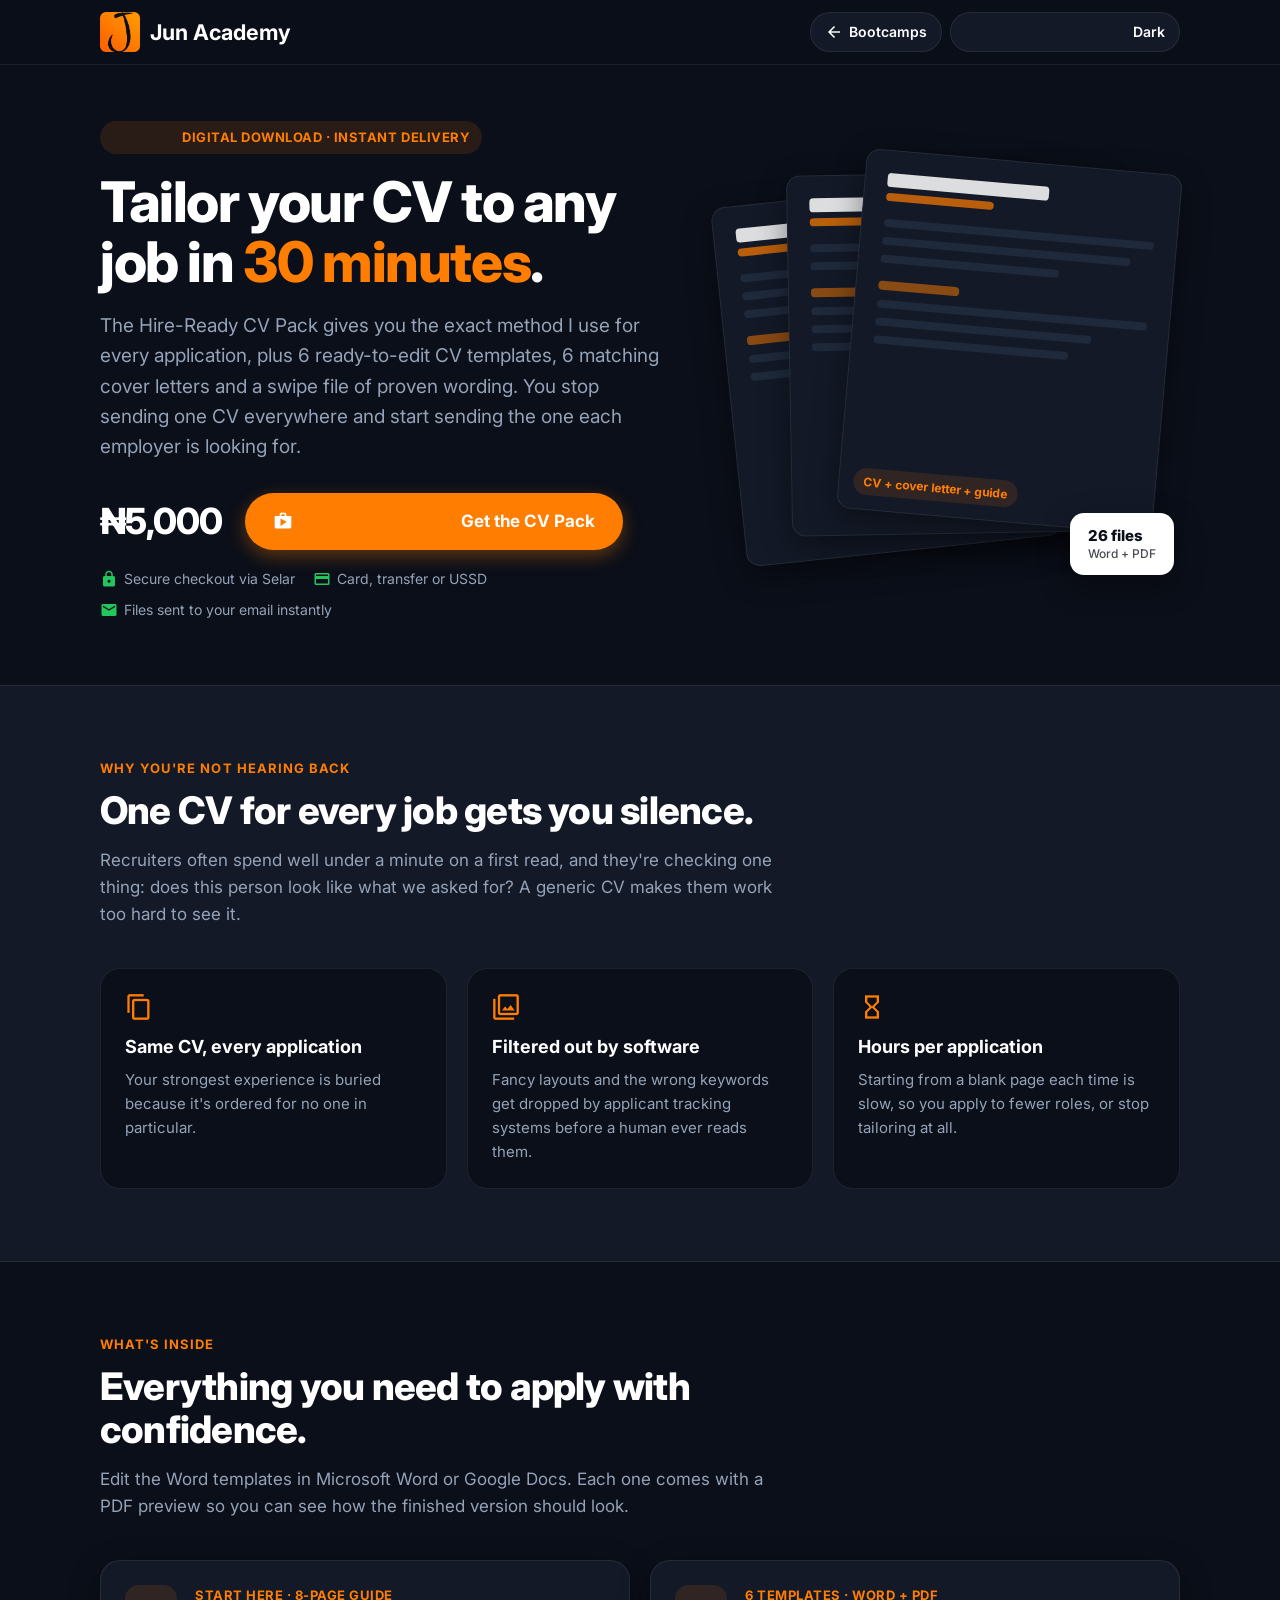
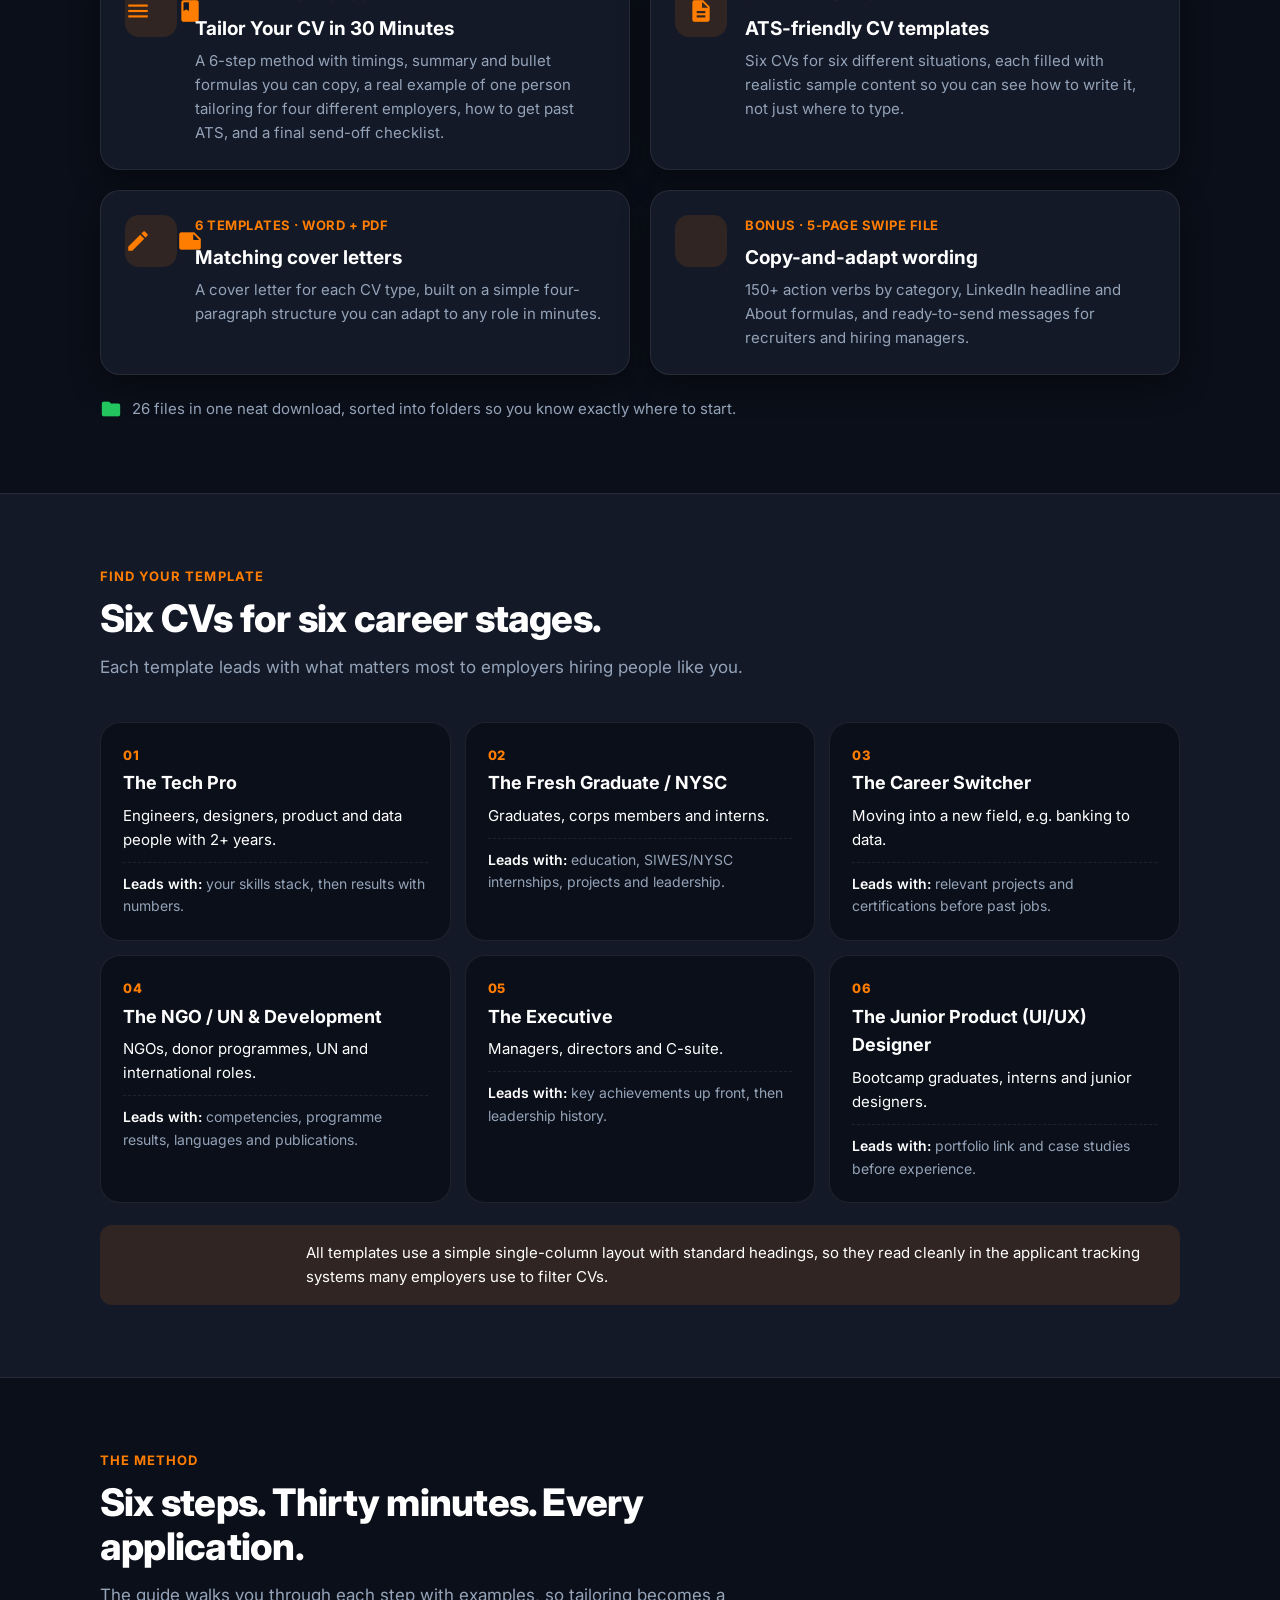
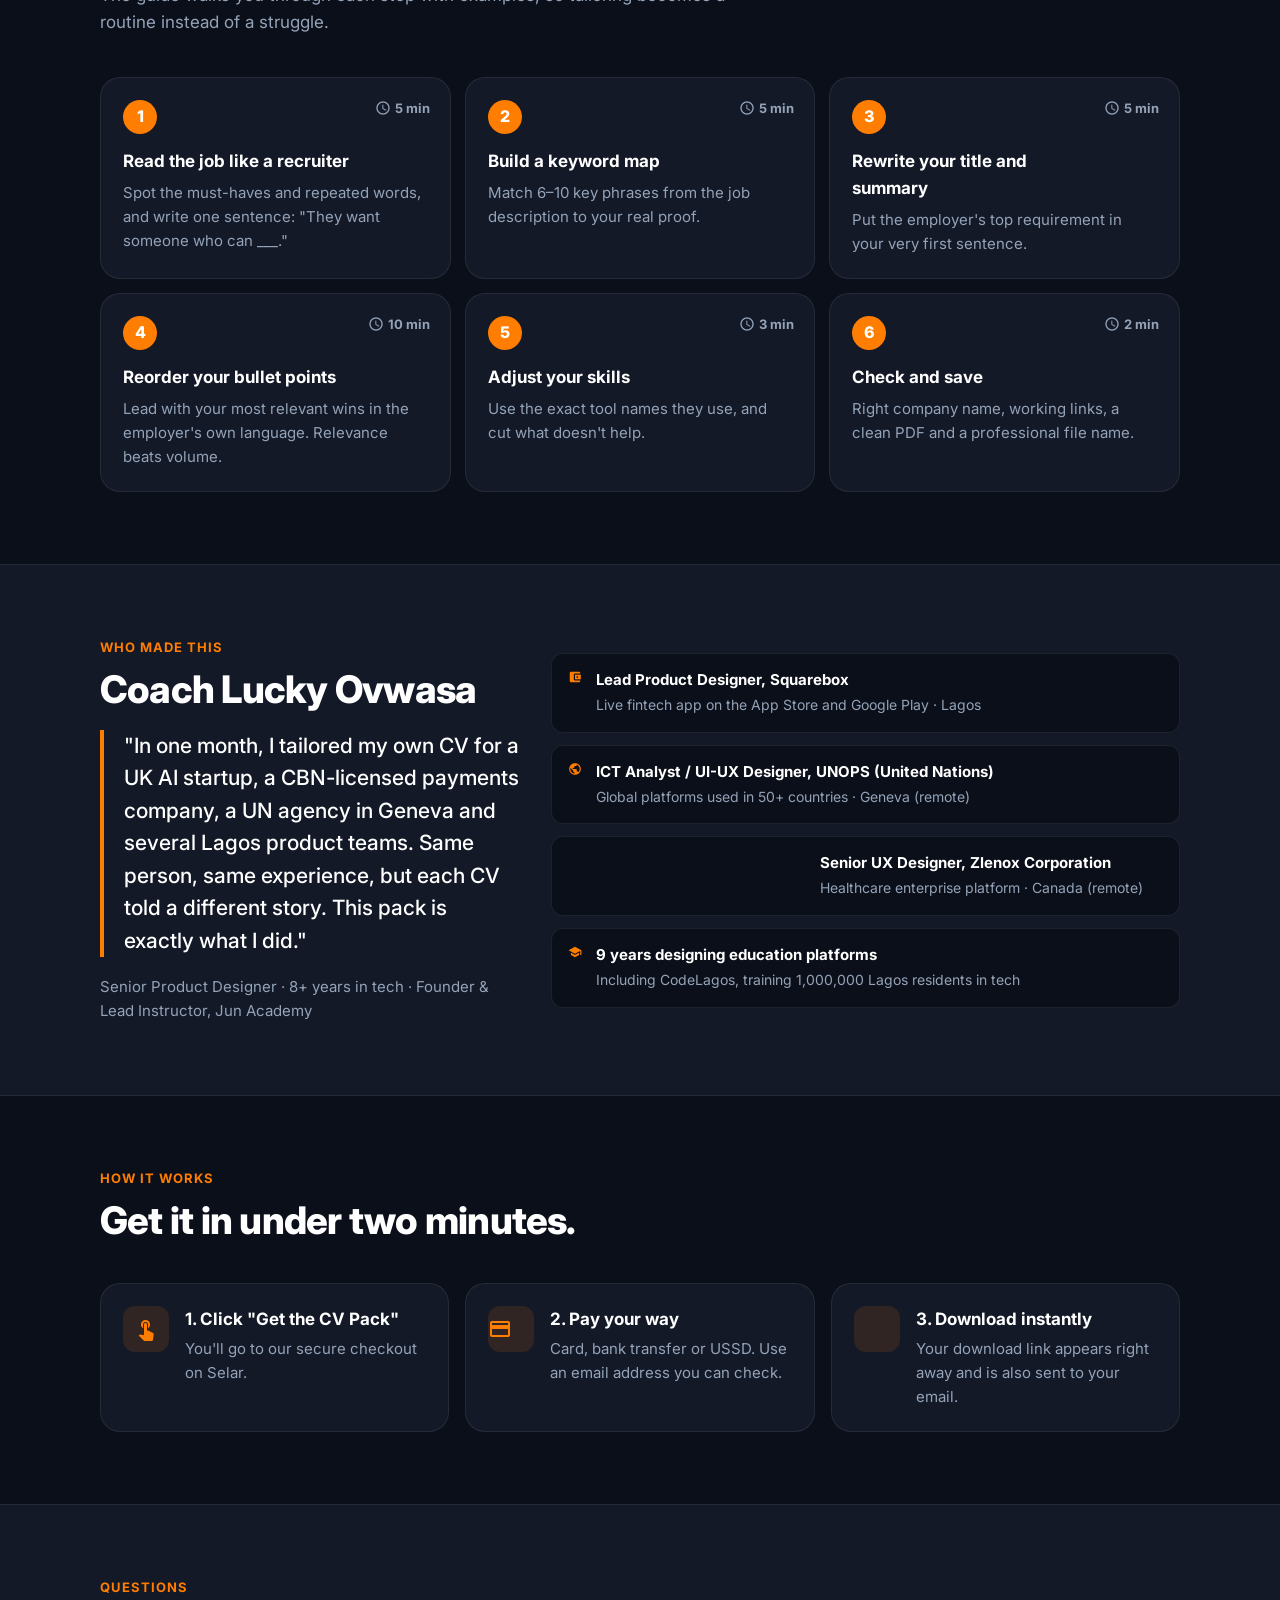
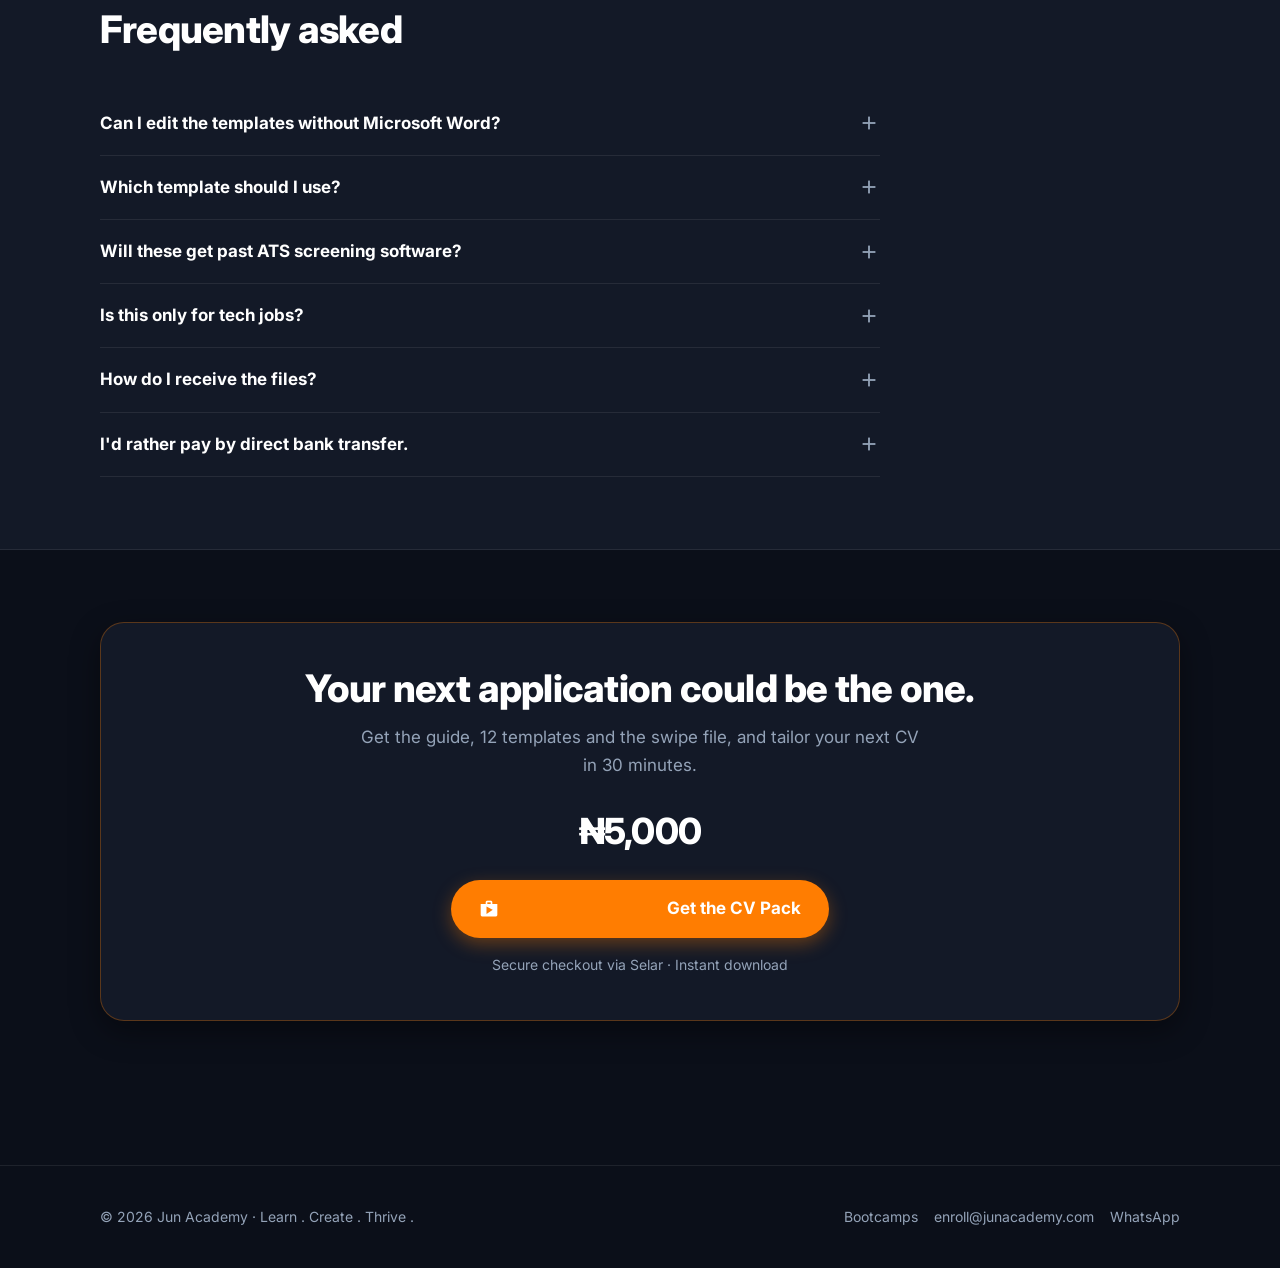
==== cv-pack.html @ df8f9521 "Add Hire-Ready CV Pack page and make dark mode the default" ====
<!DOCTYPE html>
<html lang="en">

<head>
    <meta charset="UTF-8">
    <meta name="viewport" content="width=device-width, initial-scale=1.0">
    <title>The Hire-Ready CV Pack · Jun Academy</title>
    <meta name="description"
        content="Tailor your CV to any job in 30 minutes. A step-by-step guide, 6 ATS-friendly CV templates, 6 cover letter templates and a bonus swipe file — by Coach Lucky, Jun Academy.">
    <!-- Social share preview (WhatsApp, LinkedIn, X) -->
    <meta property="og:title" content="The Hire-Ready CV Pack — Tailor your CV to any job in 30 minutes">
    <meta property="og:description"
        content="Guide + 6 CV templates + 6 cover letters + bonus swipe file. Instant download.">
    <meta property="og:type" content="product">
    <meta property="og:url" content="https://junacademy.com/cv-pack.html">
    <meta property="og:image" content="https://junacademy.com/images/Jun%202.png">

    <link rel="preconnect" href="https://fonts.googleapis.com">
    <link rel="preconnect" href="https://fonts.gstatic.com" crossorigin>
    <link href="https://fonts.googleapis.com/css2?family=Inter:wght@400;500;600;700;800&display=swap" rel="stylesheet">
    <link href="https://fonts.googleapis.com/icon?family=Material+Icons" rel="stylesheet">
    <link rel="icon" type="image/png" href="./images/Jun Favicon.png">

    <style>
        /* Colours match junacademy.com (style.css): dark by default, light via data-theme="light" */
        :root {
            --accent: #ff7d01;
            --accent-hover: #ff8c00;
            --accent-soft: rgba(255, 125, 1, .12);
            --accent-ink: #ffffff;
            --success: #22c55e;
            --bg: #0b0f19;
            --surface: #131927;
            --surface-2: #1e293b;
            --text: #ffffff;
            --muted: #94a3b8;
            --border: rgba(255, 255, 255, .08);
            --shadow: 0 10px 30px rgba(0, 0, 0, .4);
            --radius: 20px;
            --radius-sm: 12px;
        }

        [data-theme="light"] {
            --accent: #f07400;
            --accent-hover: #e66a00;
            --accent-soft: rgba(255, 125, 1, .10);
            --accent-ink: #ffffff;
            --success: #16a34a;
            --bg: #f8fafc;
            --surface: #ffffff;
            --surface-2: #f1f5f9;
            --text: #0f172a;
            --muted: #475569;
            --border: rgba(15, 23, 42, .1);
            --shadow: 0 12px 35px rgba(15, 23, 42, .08);
        }

        * {
            box-sizing: border-box;
            margin: 0;
            padding: 0
        }

        html {
            scroll-behavior: smooth
        }

        body {
            font-family: "Inter", system-ui, -apple-system, "Segoe UI", sans-serif;
            background: var(--bg);
            color: var(--text);
            line-height: 1.6;
            font-size: 16px;
            -webkit-font-smoothing: antialiased;
            padding-bottom: 84px
        }

        @media (min-width:860px) {
            body {
                padding-bottom: 0
            }
        }

        img {
            max-width: 100%;
            display: block
        }

        a {
            color: inherit
        }

        .wrap {
            max-width: 1120px;
            margin: 0 auto;
            padding: 0 20px
        }

        .ms {
            font-family: "Material Icons";
            font-weight: normal;
            font-style: normal;
            font-size: 22px;
            line-height: 1;
            display: inline-block;
            letter-spacing: normal;
            text-transform: none;
            white-space: nowrap;
            direction: ltr;
            -webkit-font-feature-settings: 'liga';
            font-feature-settings: 'liga';
            user-select: none
        }

        /* Header */
        header {
            position: sticky;
            top: 0;
            z-index: 20;
            background: color-mix(in srgb, var(--bg) 92%, transparent);
            backdrop-filter: blur(10px);
            border-bottom: 1px solid var(--border)
        }

        .nav {
            display: flex;
            align-items: center;
            justify-content: space-between;
            height: 64px;
            gap: 12px
        }

        .logo {
            display: flex;
            align-items: center;
            gap: 10px;
            text-decoration: none;
            font-weight: 800;
            font-size: 18px
        }

        .logo img {
            height: 40px;
            width: 40px;
            object-fit: contain
        }

        .logo span {
            font-size: 1.35rem;
            font-weight: 700
        }

        .nav-r {
            display: flex;
            align-items: center;
            gap: 8px
        }

        .icon-btn {
            display: inline-flex;
            align-items: center;
            gap: 6px;
            border: 1px solid var(--border);
            background: var(--surface);
            color: var(--text);
            border-radius: 999px;
            padding: 8px 14px;
            font: inherit;
            font-size: 14px;
            font-weight: 600;
            cursor: pointer;
            text-decoration: none
        }

        .icon-btn:hover {
            border-color: var(--muted)
        }

        .icon-btn .ms {
            font-size: 18px
        }

        #themeBtn .ms {
            color: #ffb703
        }

        [data-theme="light"] #themeBtn .ms {
            color: #d97706
        }

        .hide-sm {
            display: none
        }

        @media (min-width:640px) {
            .hide-sm {
                display: inline-flex
            }
        }

        /* Buttons */
        .btn {
            display: inline-flex;
            align-items: center;
            justify-content: center;
            gap: 8px;
            background: var(--accent);
            color: var(--accent-ink);
            text-decoration: none;
            font-weight: 700;
            font-size: 17px;
            padding: 15px 28px;
            border-radius: 999px;
            border: 0;
            cursor: pointer;
            transition: background .15s, transform .15s;
            box-shadow: 0 6px 18px color-mix(in srgb, var(--accent) 35%, transparent)
        }

        .btn:hover {
            background: var(--accent-hover);
            transform: translateY(-1px)
        }

        .btn:focus-visible,
        .icon-btn:focus-visible,
        summary:focus-visible {
            outline: 3px solid color-mix(in srgb, var(--accent) 50%, transparent);
            outline-offset: 2px
        }

        .btn .ms {
            font-size: 20px
        }

        .btn-block {
            width: 100%
        }

        /* Hero */
        .hero {
            padding: 56px 0 64px
        }

        .hero-grid {
            display: grid;
            gap: 48px;
            align-items: center
        }

        @media (min-width:900px) {
            .hero-grid {
                grid-template-columns: 1.1fr .9fr
            }
        }

        .eyebrow {
            display: inline-flex;
            align-items: center;
            gap: 6px;
            font-size: 13px;
            font-weight: 700;
            letter-spacing: .04em;
            text-transform: uppercase;
            color: var(--accent);
            background: var(--accent-soft);
            padding: 6px 12px;
            border-radius: 999px
        }

        .eyebrow .ms {
            font-size: 16px
        }

        h1 {
            font-size: clamp(34px, 6vw, 56px);
            line-height: 1.08;
            letter-spacing: -.025em;
            font-weight: 800;
            margin: 18px 0 18px
        }

        h1 em {
            font-style: normal;
            color: var(--accent)
        }

        .lede {
            font-size: clamp(17px, 2.2vw, 19px);
            color: var(--muted);
            max-width: 560px
        }

        .price-row {
            display: flex;
            flex-wrap: wrap;
            align-items: center;
            gap: 16px 22px;
            margin: 30px 0 18px
        }

        .price {
            display: flex;
            align-items: baseline;
            gap: 10px
        }

        .price .now {
            font-size: 36px;
            font-weight: 800;
            letter-spacing: -.02em
        }

        .price .was {
            font-size: 18px;
            color: var(--muted);
            text-decoration: line-through
        }

        .trust {
            display: flex;
            flex-wrap: wrap;
            gap: 8px 18px;
            font-size: 14px;
            color: var(--muted)
        }

        .trust span {
            display: inline-flex;
            align-items: center;
            gap: 6px
        }

        .trust .ms {
            font-size: 18px;
            color: var(--success)
        }

        /* Hero visual: stacked documents */
        .stack {
            position: relative;
            height: 300px;
            max-width: 340px;
            margin: 0 auto;
            width: 100%
        }

        @media (min-width:900px) {
            .stack {
                height: 420px;
                max-width: 440px
            }
        }

        .doc {
            position: absolute;
            background: var(--surface);
            border: 1px solid var(--border);
            border-radius: 14px;
            box-shadow: var(--shadow);
            padding: 22px;
            width: 72%;
            height: 86%
        }

        .doc .bar {
            height: 8px;
            border-radius: 4px;
            background: var(--surface-2);
            margin-bottom: 10px
        }

        .doc .bar.t {
            height: 14px;
            width: 60%;
            background: var(--text);
            opacity: .85;
            margin-bottom: 6px
        }

        .doc .bar.s {
            width: 40%;
            background: var(--accent);
            opacity: .7;
            margin-bottom: 18px
        }

        .doc .bar.h {
            width: 30%;
            height: 9px;
            background: var(--accent);
            opacity: .5;
            margin-top: 18px
        }

        .doc .lbl {
            position: absolute;
            left: 14px;
            bottom: 14px;
            font-size: 12px;
            font-weight: 700;
            background: var(--accent-soft);
            color: var(--accent);
            padding: 4px 10px;
            border-radius: 999px
        }

        .d1 {
            left: 0;
            top: 30px;
            transform: rotate(-6deg)
        }

        .d2 {
            left: 14%;
            top: 12px;
            transform: rotate(-1deg)
        }

        .d3 {
            right: 0;
            top: 0;
            transform: rotate(5deg)
        }

        .badge {
            position: absolute;
            right: -6px;
            bottom: 6px;
            background: var(--text);
            color: var(--bg);
            border-radius: 14px;
            padding: 14px 18px;
            font-weight: 800;
            font-size: 15px;
            line-height: 1.25;
            box-shadow: var(--shadow)
        }

        .badge small {
            display: block;
            font-weight: 500;
            opacity: .75;
            font-size: 12px
        }

        /* Sections */
        section {
            padding: 72px 0
        }

        .alt {
            background: var(--surface);
            border-top: 1px solid var(--border);
            border-bottom: 1px solid var(--border)
        }

        .sec-head {
            max-width: 680px;
            margin-bottom: 40px
        }

        .kicker {
            font-size: 13px;
            font-weight: 700;
            letter-spacing: .08em;
            text-transform: uppercase;
            color: var(--accent);
            margin-bottom: 10px
        }

        h2 {
            font-size: clamp(28px, 4vw, 38px);
            line-height: 1.15;
            letter-spacing: -.02em;
            font-weight: 800;
            margin-bottom: 14px
        }

        .sec-head p {
            color: var(--muted);
            font-size: 17px
        }

        /* Problem */
        .problem {
            display: grid;
            gap: 20px
        }

        @media (min-width:800px) {
            .problem {
                grid-template-columns: repeat(3, 1fr)
            }
        }

        .pcard {
            background: var(--bg);
            border: 1px solid var(--border);
            border-radius: var(--radius);
            padding: 24px
        }

        .alt .pcard {
            background: var(--bg)
        }

        .pcard .ms {
            font-size: 28px;
            color: var(--accent);
            margin-bottom: 12px
        }

        .pcard h3 {
            font-size: 18px;
            margin-bottom: 6px
        }

        .pcard p {
            color: var(--muted);
            font-size: 15px
        }

        /* Inside */
        .inside {
            display: grid;
            gap: 20px
        }

        @media (min-width:700px) {
            .inside {
                grid-template-columns: repeat(2, 1fr)
            }
        }

        .icard {
            display: flex;
            gap: 18px;
            background: var(--surface);
            border: 1px solid var(--border);
            border-radius: var(--radius);
            padding: 24px;
            box-shadow: var(--shadow)
        }

        .icard .num {
            flex: none;
            width: 52px;
            height: 52px;
            border-radius: 14px;
            background: var(--accent-soft);
            color: var(--accent);
            display: grid;
            place-items: center
        }

        .icard .num .ms {
            font-size: 26px
        }

        .icard h3 {
            font-size: 19px;
            margin-bottom: 4px
        }

        .icard .meta {
            font-size: 13px;
            font-weight: 700;
            color: var(--accent);
            margin-bottom: 8px;
            text-transform: uppercase;
            letter-spacing: .04em
        }

        .icard p {
            color: var(--muted);
            font-size: 15px
        }

        .files-note {
            margin-top: 22px;
            display: flex;
            align-items: center;
            gap: 10px;
            color: var(--muted);
            font-size: 15px
        }

        .files-note .ms {
            color: var(--success)
        }

        /* Templates */
        .tpl {
            display: grid;
            gap: 14px
        }

        @media (min-width:700px) {
            .tpl {
                grid-template-columns: repeat(2, 1fr)
            }
        }

        @media (min-width:1000px) {
            .tpl {
                grid-template-columns: repeat(3, 1fr)
            }
        }

        .tcard {
            border: 1px solid var(--border);
            border-radius: var(--radius);
            padding: 22px;
            background: var(--bg)
        }

        .tcard .tn {
            font-size: 13px;
            font-weight: 800;
            color: var(--accent);
            letter-spacing: .06em
        }

        .tcard h3 {
            font-size: 18px;
            margin: 4px 0 6px
        }

        .tcard .for {
            font-size: 15px;
            color: var(--text);
            margin-bottom: 10px
        }

        .tcard .leads {
            font-size: 14px;
            color: var(--muted);
            border-top: 1px dashed var(--border);
            padding-top: 10px
        }

        .tcard .leads b {
            color: var(--text);
            font-weight: 600
        }

        .ats {
            margin-top: 22px;
            display: flex;
            gap: 12px;
            align-items: flex-start;
            background: var(--accent-soft);
            border-radius: var(--radius-sm);
            padding: 16px 18px;
            font-size: 15px
        }

        .ats .ms {
            color: var(--accent)
        }

        /* Method */
        .steps {
            display: grid;
            gap: 14px;
            counter-reset: s
        }

        @media (min-width:800px) {
            .steps {
                grid-template-columns: repeat(3, 1fr)
            }
        }

        .step {
            background: var(--surface);
            border: 1px solid var(--border);
            border-radius: var(--radius);
            padding: 22px;
            position: relative
        }

        .step .min {
            position: absolute;
            top: 20px;
            right: 20px;
            font-size: 13px;
            font-weight: 700;
            color: var(--muted);
            display: flex;
            align-items: center;
            gap: 4px
        }

        .step .min .ms {
            font-size: 16px
        }

        .step .n {
            width: 34px;
            height: 34px;
            border-radius: 50%;
            background: var(--accent);
            color: var(--accent-ink);
            display: grid;
            place-items: center;
            font-weight: 800;
            margin-bottom: 14px
        }

        .step h3 {
            font-size: 17px;
            margin-bottom: 6px;
            padding-right: 60px
        }

        .step p {
            font-size: 15px;
            color: var(--muted)
        }

        .total {
            margin-top: 18px;
            font-weight: 700;
            display: flex;
            align-items: center;
            gap: 8px
        }

        .total .ms {
            color: var(--accent)
        }

        /* Author */
        .author {
            display: grid;
            gap: 32px;
            align-items: center
        }

        @media (min-width:860px) {
            .author {
                grid-template-columns: .8fr 1.2fr
            }
        }

        .creds {
            display: grid;
            gap: 12px
        }

        .cred {
            display: flex;
            gap: 14px;
            align-items: flex-start;
            background: var(--bg);
            border: 1px solid var(--border);
            border-radius: var(--radius-sm);
            padding: 14px 16px
        }

        .cred .ms {
            color: var(--accent);
            margin-top: 2px
        }

        .cred b {
            display: block;
            font-size: 15px
        }

        .cred span {
            font-size: 14px;
            color: var(--muted)
        }

        blockquote {
            font-size: clamp(18px, 2.4vw, 21px);
            line-height: 1.55;
            font-weight: 500;
            border-left: 4px solid var(--accent);
            padding-left: 20px;
            margin: 18px 0
        }

        .sig {
            color: var(--muted);
            font-size: 15px
        }

        /* How buying works */
        .how {
            display: grid;
            gap: 16px
        }

        @media (min-width:800px) {
            .how {
                grid-template-columns: repeat(3, 1fr)
            }
        }

        .hcard {
            display: flex;
            gap: 16px;
            align-items: flex-start;
            background: var(--surface);
            border: 1px solid var(--border);
            border-radius: var(--radius);
            padding: 22px
        }

        .hcard .ms {
            flex: none;
            width: 46px;
            height: 46px;
            border-radius: 12px;
            background: var(--accent-soft);
            color: var(--accent);
            display: grid;
            place-items: center;
            font-size: 24px
        }

        .hcard h3 {
            font-size: 17px;
            margin-bottom: 4px
        }

        .hcard p {
            color: var(--muted);
            font-size: 15px
        }

        /* FAQ */
        .faq {
            max-width: 780px
        }

        details {
            border-bottom: 1px solid var(--border);
            padding: 18px 0
        }

        summary {
            cursor: pointer;
            list-style: none;
            font-weight: 700;
            font-size: 17px;
            display: flex;
            justify-content: space-between;
            gap: 16px;
            align-items: center
        }

        summary::-webkit-details-marker {
            display: none
        }

        summary .ms {
            transition: transform .2s;
            color: var(--muted)
        }

        details[open] summary .ms {
            transform: rotate(45deg)
        }

        details p {
            color: var(--muted);
            margin-top: 10px;
            font-size: 16px
        }

        details a {
            color: var(--accent);
            font-weight: 600
        }

        /* Final CTA */
        .cta {
            background: var(--surface);
            color: var(--text);
            border: 1px solid rgba(255, 125, 1, .3);
            border-radius: 24px;
            padding: 44px 28px;
            text-align: center;
            box-shadow: var(--shadow);
        }

        .cta p {
            color: var(--muted);
            max-width: 560px;
            margin: 0 auto 24px;
            font-size: 17px;
        }

        .cta .price {
            justify-content: center;
            margin-bottom: 20px;
        }

        .cta .small {
            font-size: 14px;
            margin: 16px auto 0;
        }

        /* Footer */
        footer {
            padding: 40px 0;
            border-top: 1px solid var(--border);
            margin-top: 72px;
            color: var(--muted);
            font-size: 14px
        }

        .foot {
            display: flex;
            flex-wrap: wrap;
            gap: 16px;
            justify-content: space-between;
            align-items: center
        }

        .foot a {
            text-decoration: none
        }

        .foot a:hover {
            color: var(--text)
        }

        .foot-links {
            display: flex;
            flex-wrap: wrap;
            gap: 16px
        }

        /* Sticky mobile buy bar */
        .buybar {
            position: fixed;
            left: 0;
            right: 0;
            bottom: 0;
            z-index: 30;
            background: var(--surface);
            border-top: 1px solid var(--border);
            padding: 12px 16px calc(12px + env(safe-area-inset-bottom));
            display: flex;
            align-items: center;
            justify-content: space-between;
            gap: 12px;
            box-shadow: 0 -6px 20px rgba(0, 0, 0, .08);
            transform: translateY(110%);
            transition: transform .25s
        }

        .buybar.show {
            transform: none
        }

        .buybar .bp {
            font-weight: 800;
            font-size: 20px;
            line-height: 1.1
        }

        .buybar .bp small {
            display: block;
            font-size: 12px;
            font-weight: 500;
            color: var(--muted)
        }

        .buybar .btn {
            padding: 12px 22px;
            font-size: 16px
        }

        @media (min-width:860px) {
            .buybar {
                display: none
            }
        }
    </style>

    <script>
        /* ============================================================
           EDIT THESE THREE VALUES
           SELAR_URL  – your Selar product link (Selar dashboard > Products > copy link)
           PRICE      – shown on this page only. The real charge is set in Selar,
                        so nobody can change what they pay by editing this page.
           OLD_PRICE  – optional "was" price for a discount; set to "" to hide it.
           ============================================================ */
        window.CV_PACK = {
            SELAR_URL: "https://selar.com/192x9608c9",
            PRICE: "₦5,000",
            OLD_PRICE: ""
        };

        /* Same theme setting as the home page (index.js), applied before paint */
        (function () {
            var t = null; try { t = localStorage.getItem("jun_academy_theme"); } catch (e) { }
            // if (!t && window.matchMedia && matchMedia("(prefers-color-scheme: light)").matches) t = "light";
            if (t === "light") document.documentElement.setAttribute("data-theme", "light");
        })();
    </script>

    <!-- Meta Pixel Code (same pixel as the home page) -->
    <script>
        !function (f, b, e, v, n, t, s) {
            if (f.fbq) return; n = f.fbq = function () { n.callMethod ? n.callMethod.apply(n, arguments) : n.queue.push(arguments) };
            if (!f._fbq) f._fbq = n; n.push = n; n.loaded = !0; n.version = '2.0'; n.queue = []; t = b.createElement(e); t.async = !0;
            t.src = v; s = b.getElementsByTagName(e)[0]; s.parentNode.insertBefore(t, s)
        }(window, document, 'script', 'https://connect.facebook.net/en_US/fbevents.js');
        fbq('init', '2546331045814041');
        fbq('track', 'PageView');
        fbq('track', 'ViewContent', { content_name: 'Hire-Ready CV Pack', currency: 'NGN' });
    </script>
    <noscript><img height="1" width="1" style="display:none"
            src="https://www.facebook.com/tr?id=2546331045814041&ev=PageView&noscript=1" /></noscript>
    <!-- End Meta Pixel Code -->
</head>

<body>

    <header>
        <div class="wrap nav">
            <a class="logo" href="index.html" aria-label="Jun Academy home">
                <img src="./images/Jun 2.png" alt="Jun Academy Logo">
                <span>Jun Academy</span>
            </a>
            <div class="nav-r">
                <a class="icon-btn hide-sm" href="index.html"><span class="ms">arrow_back</span>Bootcamps</a>
                <button class="icon-btn" id="themeBtn" type="button" aria-label="Toggle dark mode"><span class="ms"
                        id="themeIcon">dark_mode</span><span id="themeTxt">Dark</span></button>
            </div>
        </div>
    </header>

    <main>
        <!-- HERO -->
        <section class="hero">
            <div class="wrap hero-grid">
                <div>
                    <span class="eyebrow"><span class="ms">bolt</span>Digital download · Instant delivery</span>
                    <h1>Tailor your CV to any job in <em>30&nbsp;minutes</em>.</h1>
                    <p class="lede">The Hire-Ready CV Pack gives you the exact method I use for every application, plus
                        6 ready-to-edit CV templates, 6 matching cover letters and a swipe file of proven wording. You
                        stop sending one CV everywhere and start sending the one each employer is looking for.</p>
                    <div class="price-row">
                        <div class="price"><span class="now" data-price></span><span class="was" data-old-price></span>
                        </div>
                        <a class="btn" data-buy href="#"><span class="ms">shopping_bag</span>Get the CV Pack</a>
                    </div>
                    <div class="trust">
                        <span><span class="ms">lock</span>Secure checkout via Selar</span>
                        <span><span class="ms">credit_card</span>Card, transfer or USSD</span>
                        <span><span class="ms">mail</span>Files sent to your email instantly</span>
                    </div>
                </div>
                <div class="stack" aria-hidden="true">
                    <div class="doc d1">
                        <div class="bar t"></div>
                        <div class="bar s"></div>
                        <div class="bar"></div>
                        <div class="bar" style="width:90%"></div>
                        <div class="bar" style="width:75%"></div>
                        <div class="bar h"></div>
                        <div class="bar"></div>
                        <div class="bar" style="width:85%"></div>
                    </div>
                    <div class="doc d2">
                        <div class="bar t"></div>
                        <div class="bar s"></div>
                        <div class="bar"></div>
                        <div class="bar" style="width:80%"></div>
                        <div class="bar h"></div>
                        <div class="bar"></div>
                        <div class="bar" style="width:70%"></div>
                        <div class="bar" style="width:88%"></div>
                    </div>
                    <div class="doc d3">
                        <div class="bar t"></div>
                        <div class="bar s"></div>
                        <div class="bar"></div>
                        <div class="bar" style="width:92%"></div>
                        <div class="bar" style="width:66%"></div>
                        <div class="bar h"></div>
                        <div class="bar"></div>
                        <div class="bar" style="width:80%"></div>
                        <div class="bar" style="width:72%"></div><span class="lbl">CV + cover letter + guide</span>
                    </div>
                    <div class="badge">26 files<small>Word + PDF</small></div>
                </div>
            </div>
        </section>

        <!-- PROBLEM -->
        <section class="alt">
            <div class="wrap">
                <div class="sec-head">
                    <div class="kicker">Why you're not hearing back</div>
                    <h2>One CV for every job gets you silence.</h2>
                    <p>Recruiters often spend well under a minute on a first read, and they're checking one thing: does
                        this person look like what we asked for? A generic CV makes them work too hard to see it.</p>
                </div>
                <div class="problem">
                    <div class="pcard"><span class="ms">content_copy</span>
                        <h3>Same CV, every application</h3>
                        <p>Your strongest experience is buried because it's ordered for no one in particular.</p>
                    </div>
                    <div class="pcard"><span class="ms">filter_alt</span>
                        <h3>Filtered out by software</h3>
                        <p>Fancy layouts and the wrong keywords get dropped by applicant tracking systems before a human
                            ever reads them.</p>
                    </div>
                    <div class="pcard"><span class="ms">hourglass_empty</span>
                        <h3>Hours per application</h3>
                        <p>Starting from a blank page each time is slow, so you apply to fewer roles, or stop tailoring
                            at all.</p>
                    </div>
                </div>
            </div>
        </section>

        <!-- WHAT'S INSIDE -->
        <section id="inside">
            <div class="wrap">
                <div class="sec-head">
                    <div class="kicker">What's inside</div>
                    <h2>Everything you need to apply with confidence.</h2>
                    <p>Edit the Word templates in Microsoft Word or Google Docs. Each one comes with a PDF preview so
                        you can see how the finished version should look.</p>
                </div>
                <div class="inside">
                    <div class="icard">
                        <div class="num"><span class="ms">menu_book</span></div>
                        <div>
                            <div class="meta">Start here · 8-page guide</div>
                            <h3>Tailor Your CV in 30 Minutes</h3>
                            <p>A 6-step method with timings, summary and bullet formulas you can copy, a real example of
                                one person tailoring for four different employers, how to get past ATS, and a final
                                send-off checklist.</p>
                        </div>
                    </div>
                    <div class="icard">
                        <div class="num"><span class="ms">description</span></div>
                        <div>
                            <div class="meta">6 templates · Word + PDF</div>
                            <h3>ATS-friendly CV templates</h3>
                            <p>Six CVs for six different situations, each filled with realistic sample content so you
                                can see how to write it, not just where to type.</p>
                        </div>
                    </div>
                    <div class="icard">
                        <div class="num"><span class="ms">edit_note</span></div>
                        <div>
                            <div class="meta">6 templates · Word + PDF</div>
                            <h3>Matching cover letters</h3>
                            <p>A cover letter for each CV type, built on a simple four-paragraph structure you can adapt
                                to any role in minutes.</p>
                        </div>
                    </div>
                    <div class="icard">
                        <div class="num"><span class="ms">auto_awesome</span></div>
                        <div>
                            <div class="meta">Bonus · 5-page swipe file</div>
                            <h3>Copy-and-adapt wording</h3>
                            <p>150+ action verbs by category, LinkedIn headline and About formulas, and ready-to-send
                                messages for recruiters and hiring managers.</p>
                        </div>
                    </div>
                </div>
                <p class="files-note"><span class="ms">folder</span>26 files in one neat download, sorted into folders
                    so you know exactly where to start.</p>
            </div>
        </section>

        <!-- TEMPLATES -->
        <section class="alt">
            <div class="wrap">
                <div class="sec-head">
                    <div class="kicker">Find your template</div>
                    <h2>Six CVs for six career stages.</h2>
                    <p>Each template leads with what matters most to employers hiring people like you.</p>
                </div>
                <div class="tpl">
                    <div class="tcard">
                        <div class="tn">01</div>
                        <h3>The Tech Pro</h3>
                        <p class="for">Engineers, designers, product and data people with 2+ years.</p>
                        <p class="leads"><b>Leads with:</b> your skills stack, then results with numbers.</p>
                    </div>
                    <div class="tcard">
                        <div class="tn">02</div>
                        <h3>The Fresh Graduate / NYSC</h3>
                        <p class="for">Graduates, corps members and interns.</p>
                        <p class="leads"><b>Leads with:</b> education, SIWES/NYSC internships, projects and leadership.
                        </p>
                    </div>
                    <div class="tcard">
                        <div class="tn">03</div>
                        <h3>The Career Switcher</h3>
                        <p class="for">Moving into a new field, e.g. banking to data.</p>
                        <p class="leads"><b>Leads with:</b> relevant projects and certifications before past jobs.</p>
                    </div>
                    <div class="tcard">
                        <div class="tn">04</div>
                        <h3>The NGO / UN &amp; Development</h3>
                        <p class="for">NGOs, donor programmes, UN and international roles.</p>
                        <p class="leads"><b>Leads with:</b> competencies, programme results, languages and publications.
                        </p>
                    </div>
                    <div class="tcard">
                        <div class="tn">05</div>
                        <h3>The Executive</h3>
                        <p class="for">Managers, directors and C-suite.</p>
                        <p class="leads"><b>Leads with:</b> key achievements up front, then leadership history.</p>
                    </div>
                    <div class="tcard">
                        <div class="tn">06</div>
                        <h3>The Junior Product (UI/UX) Designer</h3>
                        <p class="for">Bootcamp graduates, interns and junior designers.</p>
                        <p class="leads"><b>Leads with:</b> portfolio link and case studies before experience.</p>
                    </div>
                </div>
                <div class="ats"><span class="ms">verified</span>
                    <div>All templates use a simple single-column layout with standard headings, so they read cleanly in
                        the applicant tracking systems many employers use to filter CVs.</div>
                </div>
            </div>
        </section>

        <!-- METHOD -->
        <section>
            <div class="wrap">
                <div class="sec-head">
                    <div class="kicker">The method</div>
                    <h2>Six steps. Thirty minutes. Every application.</h2>
                    <p>The guide walks you through each step with examples, so tailoring becomes a routine instead of a
                        struggle.</p>
                </div>
                <div class="steps">
                    <div class="step"><span class="min"><span class="ms">schedule</span>5 min</span>
                        <div class="n">1</div>
                        <h3>Read the job like a recruiter</h3>
                        <p>Spot the must-haves and repeated words, and write one sentence: "They want someone who can
                            ___."</p>
                    </div>
                    <div class="step"><span class="min"><span class="ms">schedule</span>5 min</span>
                        <div class="n">2</div>
                        <h3>Build a keyword map</h3>
                        <p>Match 6–10 key phrases from the job description to your real proof.</p>
                    </div>
                    <div class="step"><span class="min"><span class="ms">schedule</span>5 min</span>
                        <div class="n">3</div>
                        <h3>Rewrite your title and summary</h3>
                        <p>Put the employer's top requirement in your very first sentence.</p>
                    </div>
                    <div class="step"><span class="min"><span class="ms">schedule</span>10 min</span>
                        <div class="n">4</div>
                        <h3>Reorder your bullet points</h3>
                        <p>Lead with your most relevant wins in the employer's own language. Relevance beats volume.</p>
                    </div>
                    <div class="step"><span class="min"><span class="ms">schedule</span>3 min</span>
                        <div class="n">5</div>
                        <h3>Adjust your skills</h3>
                        <p>Use the exact tool names they use, and cut what doesn't help.</p>
                    </div>
                    <div class="step"><span class="min"><span class="ms">schedule</span>2 min</span>
                        <div class="n">6</div>
                        <h3>Check and save</h3>
                        <p>Right company name, working links, a clean PDF and a professional file name.</p>
                    </div>
                </div>
            </div>
        </section>

        <!-- AUTHOR -->
        <section class="alt">
            <div class="wrap author">
                <div>
                    <div class="kicker">Who made this</div>
                    <h2>Coach Lucky Ovwasa</h2>
                    <blockquote>"In one month, I tailored my own CV for a UK AI startup, a CBN-licensed payments
                        company, a UN agency in Geneva and several Lagos product teams. Same person, same experience,
                        but each CV told a different story. This pack is exactly what I did."</blockquote>
                    <p class="sig">Senior Product Designer · 8+ years in tech · Founder &amp; Lead Instructor, Jun
                        Academy</p>
                </div>
                <div class="creds">
                    <div class="cred"><span class="ms">account_balance_wallet</span>
                        <div><b>Lead Product Designer, Squarebox</b><span>Live fintech app on the App Store and Google
                                Play · Lagos</span></div>
                    </div>
                    <div class="cred"><span class="ms">public</span>
                        <div><b>ICT Analyst / UI-UX Designer, UNOPS (United Nations)</b><span>Global platforms used in
                                50+ countries · Geneva (remote)</span></div>
                    </div>
                    <div class="cred"><span class="ms">health_and_safety</span>
                        <div><b>Senior UX Designer, Zlenox Corporation</b><span>Healthcare enterprise platform · Canada
                                (remote)</span></div>
                    </div>
                    <div class="cred"><span class="ms">school</span>
                        <div><b>9 years designing education platforms</b><span>Including CodeLagos, training 1,000,000
                                Lagos residents in tech</span></div>
                    </div>
                </div>
            </div>
        </section>

        <!-- HOW BUYING WORKS -->
        <section>
            <div class="wrap">
                <div class="sec-head">
                    <div class="kicker">How it works</div>
                    <h2>Get it in under two minutes.</h2>
                </div>
                <div class="how">
                    <div class="hcard"><span class="ms">touch_app</span>
                        <div>
                            <h3>1. Click "Get the CV Pack"</h3>
                            <p>You'll go to our secure checkout on Selar.</p>
                        </div>
                    </div>
                    <div class="hcard"><span class="ms">payments</span>
                        <div>
                            <h3>2. Pay your way</h3>
                            <p>Card, bank transfer or USSD. Use an email address you can check.</p>
                        </div>
                    </div>
                    <div class="hcard"><span class="ms">download</span>
                        <div>
                            <h3>3. Download instantly</h3>
                            <p>Your download link appears right away and is also sent to your email.</p>
                        </div>
                    </div>
                </div>
            </div>
        </section>

        <!-- FAQ -->
        <section class="alt">
            <div class="wrap">
                <div class="sec-head">
                    <div class="kicker">Questions</div>
                    <h2>Frequently asked</h2>
                </div>
                <div class="faq">
                    <details>
                        <summary>Can I edit the templates without Microsoft Word?<span class="ms">add</span></summary>
                        <p>Yes. Upload the .docx files to Google Drive and open them with Google Docs. It's free and
                            works on your phone too. The guide shows you how, step by step.</p>
                    </details>
                    <details>
                        <summary>Which template should I use?<span class="ms">add</span></summary>
                        <p>Pick the one that matches where you are now: graduate, switching careers, experienced,
                            executive, NGO/UN, or junior designer. You get all six, so you can mix sections from
                            different templates.</p>
                    </details>
                    <details>
                        <summary>Will these get past ATS screening software?<span class="ms">add</span></summary>
                        <p>The templates use a simple single-column layout with standard headings, which ATS systems
                            read cleanly. The guide also has a section on getting past ATS, including how to use the job
                            description's keywords naturally.</p>
                    </details>
                    <details>
                        <summary>Is this only for tech jobs?<span class="ms">add</span></summary>
                        <p>No. The method works for any role. The templates cover tech, graduates, career switchers,
                            NGO/UN and development work, and executives.</p>
                    </details>
                    <details>
                        <summary>How do I receive the files?<span class="ms">add</span></summary>
                        <p>Right after payment you'll get a download link on screen and by email. Didn't get it? Check
                            your spam folder, then message us on <a href="https://wa.me/2348068755564" target="_blank"
                                rel="noopener">WhatsApp</a> or email <a
                                href="mailto:enroll@junacademy.com">enroll@junacademy.com</a> and we'll sort it out.</p>
                    </details>
                    <details>
                        <summary>I'd rather pay by direct bank transfer.<span class="ms">add</span></summary>
                        <p>No problem. Message us on <a
                                href="https://wa.me/2348068755564?text=Hi%2C%20I%27d%20like%20to%20buy%20the%20Hire-Ready%20CV%20Pack%20by%20bank%20transfer."
                                target="_blank" rel="noopener">WhatsApp</a> and we'll send you the account details.
                            Selar checkout also accepts bank transfer and delivers instantly.</p>
                    </details>
                </div>
            </div>
        </section>

        <!-- FINAL CTA -->
        <section>
            <div class="wrap">
                <div class="cta">
                    <h2>Your next application could be the one.</h2>
                    <p>Get the guide, 12 templates and the swipe file, and tailor your next CV in 30 minutes.</p>
                    <div class="price"><span class="now" data-price></span><span class="was" data-old-price></span>
                    </div>
                    <a class="btn" data-buy href="#"><span class="ms">shopping_bag</span>Get the CV Pack</a>
                    <p class="small">Secure checkout via Selar · Instant download</p>
                </div>
            </div>
        </section>
    </main>

    <footer>
        <div class="wrap foot">
            <div>© <span id="yr"></span> Jun Academy · Learn . Create . Thrive .</div>
            <div class="foot-links">
                <a href="index.html">Bootcamps</a>
                <a href="mailto:enroll@junacademy.com">enroll@junacademy.com</a>
                <a href="https://wa.me/2348068755564" target="_blank" rel="noopener">WhatsApp</a>
            </div>
        </div>
    </footer>

    <!-- Sticky buy bar (mobile only) -->
    <div class="buybar" id="buybar" aria-hidden="true">
        <div class="bp"><span data-price></span><small>Hire-Ready CV Pack</small></div>
        <a class="btn" data-buy href="#" tabindex="-1">Get it now</a>
    </div>

    <script>
        (function () {
            var C = window.CV_PACK;
            document.querySelectorAll("[data-buy]").forEach(function (a) { a.href = C.SELAR_URL; });
            document.querySelectorAll("[data-price]").forEach(function (el) { el.textContent = C.PRICE; });
            document.querySelectorAll("[data-old-price]").forEach(function (el) {
                if (C.OLD_PRICE) el.textContent = C.OLD_PRICE; else el.remove();
            });
            document.getElementById("yr").textContent = new Date().getFullYear();

            // Light/dark toggle — shares "jun_academy_theme" with the home page
            var root = document.documentElement, btn = document.getElementById("themeBtn");
            function isLight() { return root.getAttribute("data-theme") === "light"; }
            function label() { var l = isLight(); document.getElementById("themeIcon").textContent = l ? "light_mode" : "dark_mode"; document.getElementById("themeTxt").textContent = l ? "Light" : "Dark"; }
            btn.addEventListener("click", function () {
                var next = isLight() ? "dark" : "light";
                if (next === "light") root.setAttribute("data-theme", "light"); else root.removeAttribute("data-theme");
                try { localStorage.setItem("jun_academy_theme", next); } catch (e) { } label();
            });
            label();

            // Meta Pixel: count clicks on Buy as InitiateCheckout
            document.querySelectorAll("[data-buy]").forEach(function (a) {
                a.addEventListener("click", function () {
                    if (typeof fbq !== "undefined") fbq("track", "InitiateCheckout", { content_name: "Hire-Ready CV Pack", currency: "NGN", value: parseInt(C.PRICE.replace(/\D/g, ""), 10) || 0 });
                });
            });

            // Show the mobile buy bar once the hero's button scrolls out of view
            var bar = document.getElementById("buybar"), heroBtn = document.querySelector(".hero [data-buy]");
            if ("IntersectionObserver" in window && heroBtn) {
                new IntersectionObserver(function (e) { var show = !e[0].isIntersecting && e[0].boundingClientRect.top < 0; bar.classList.toggle("show", show); bar.setAttribute("aria-hidden", show ? "false" : "true"); }).observe(heroBtn);
            }
        })();
    </script>
</body>

</html>
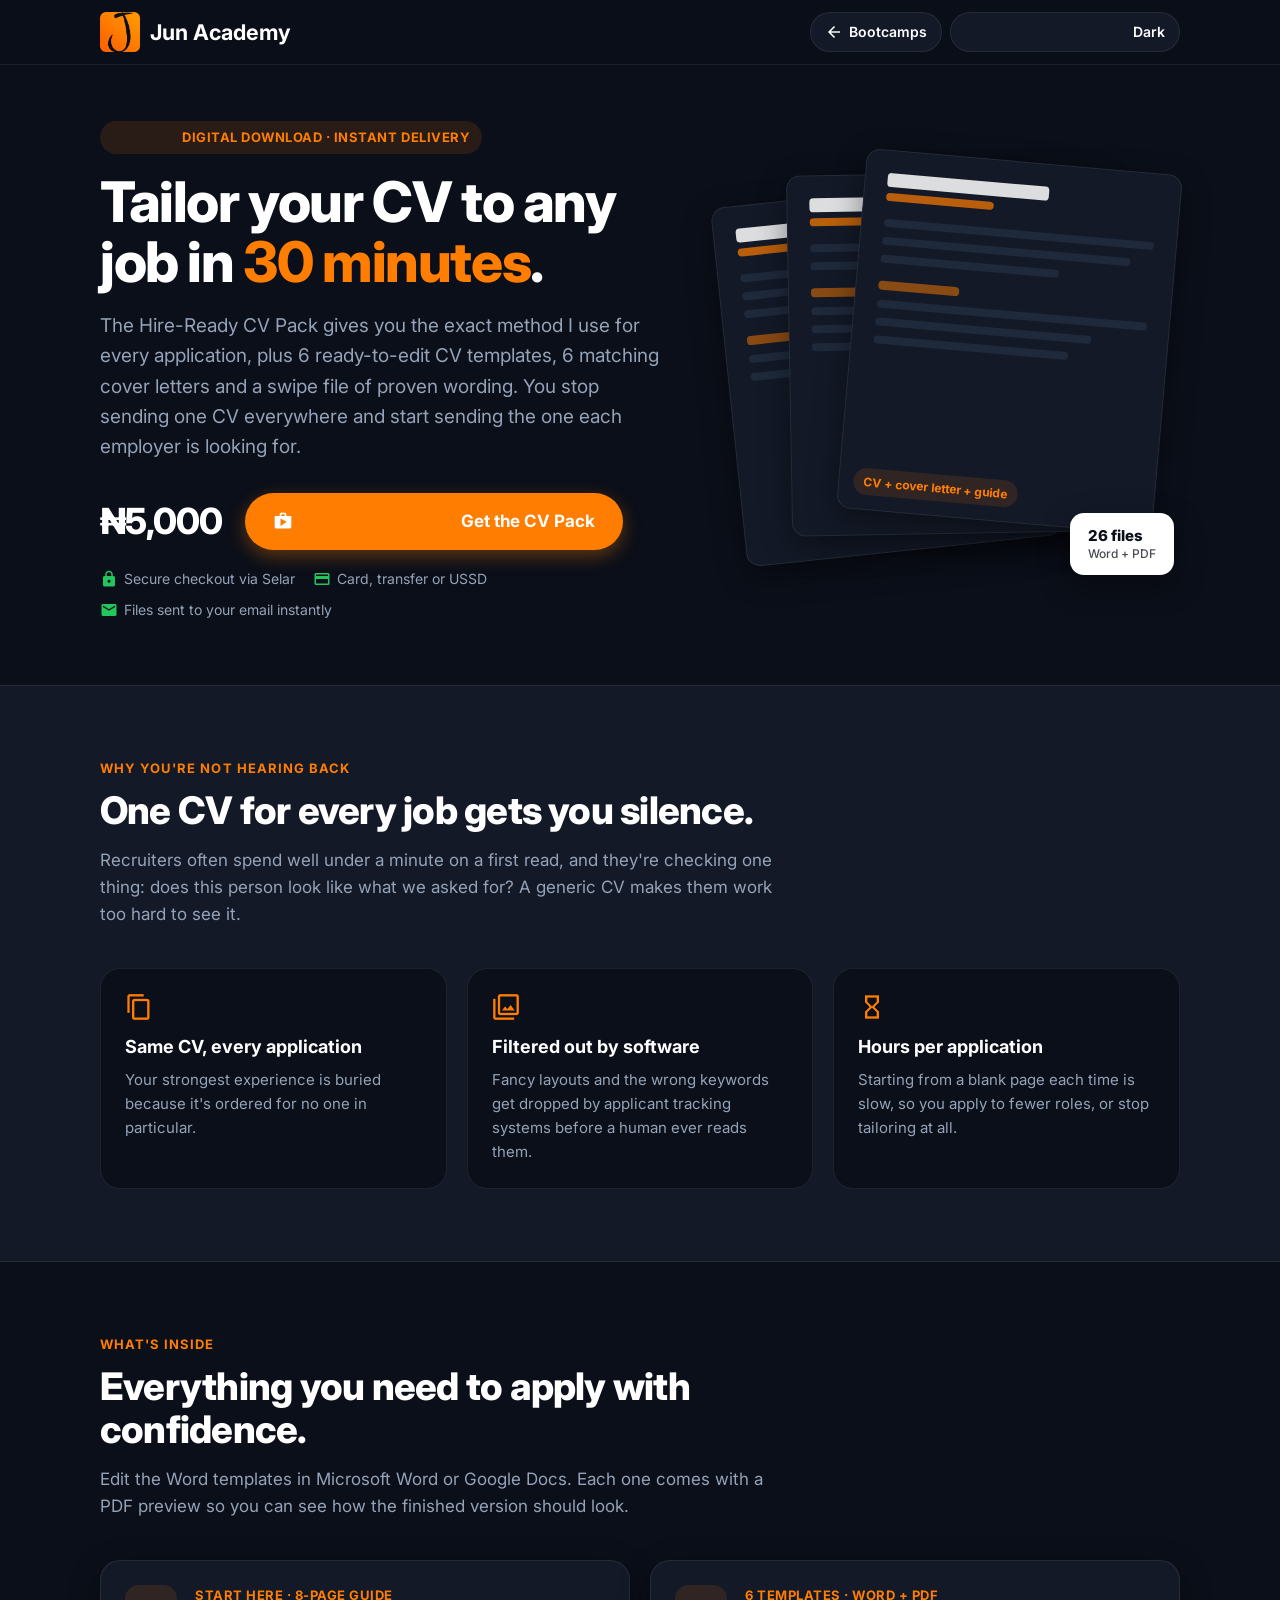
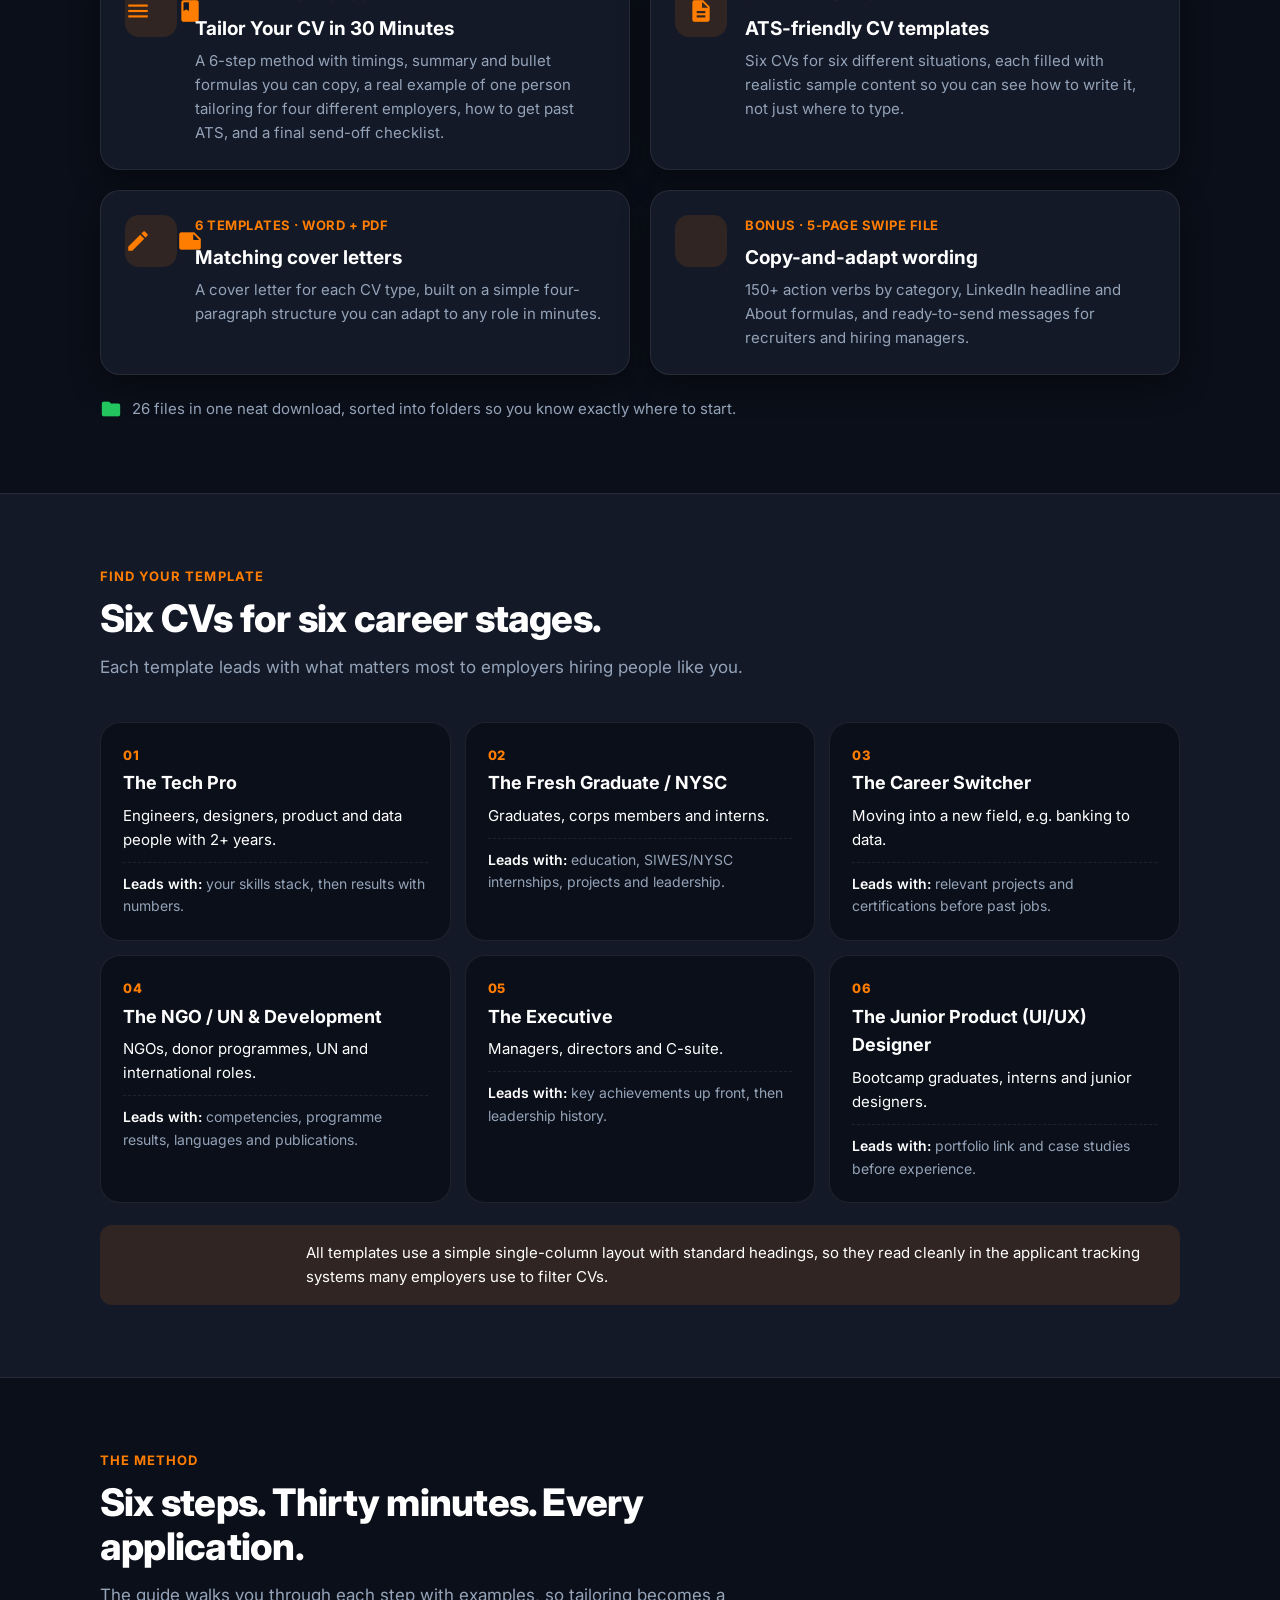
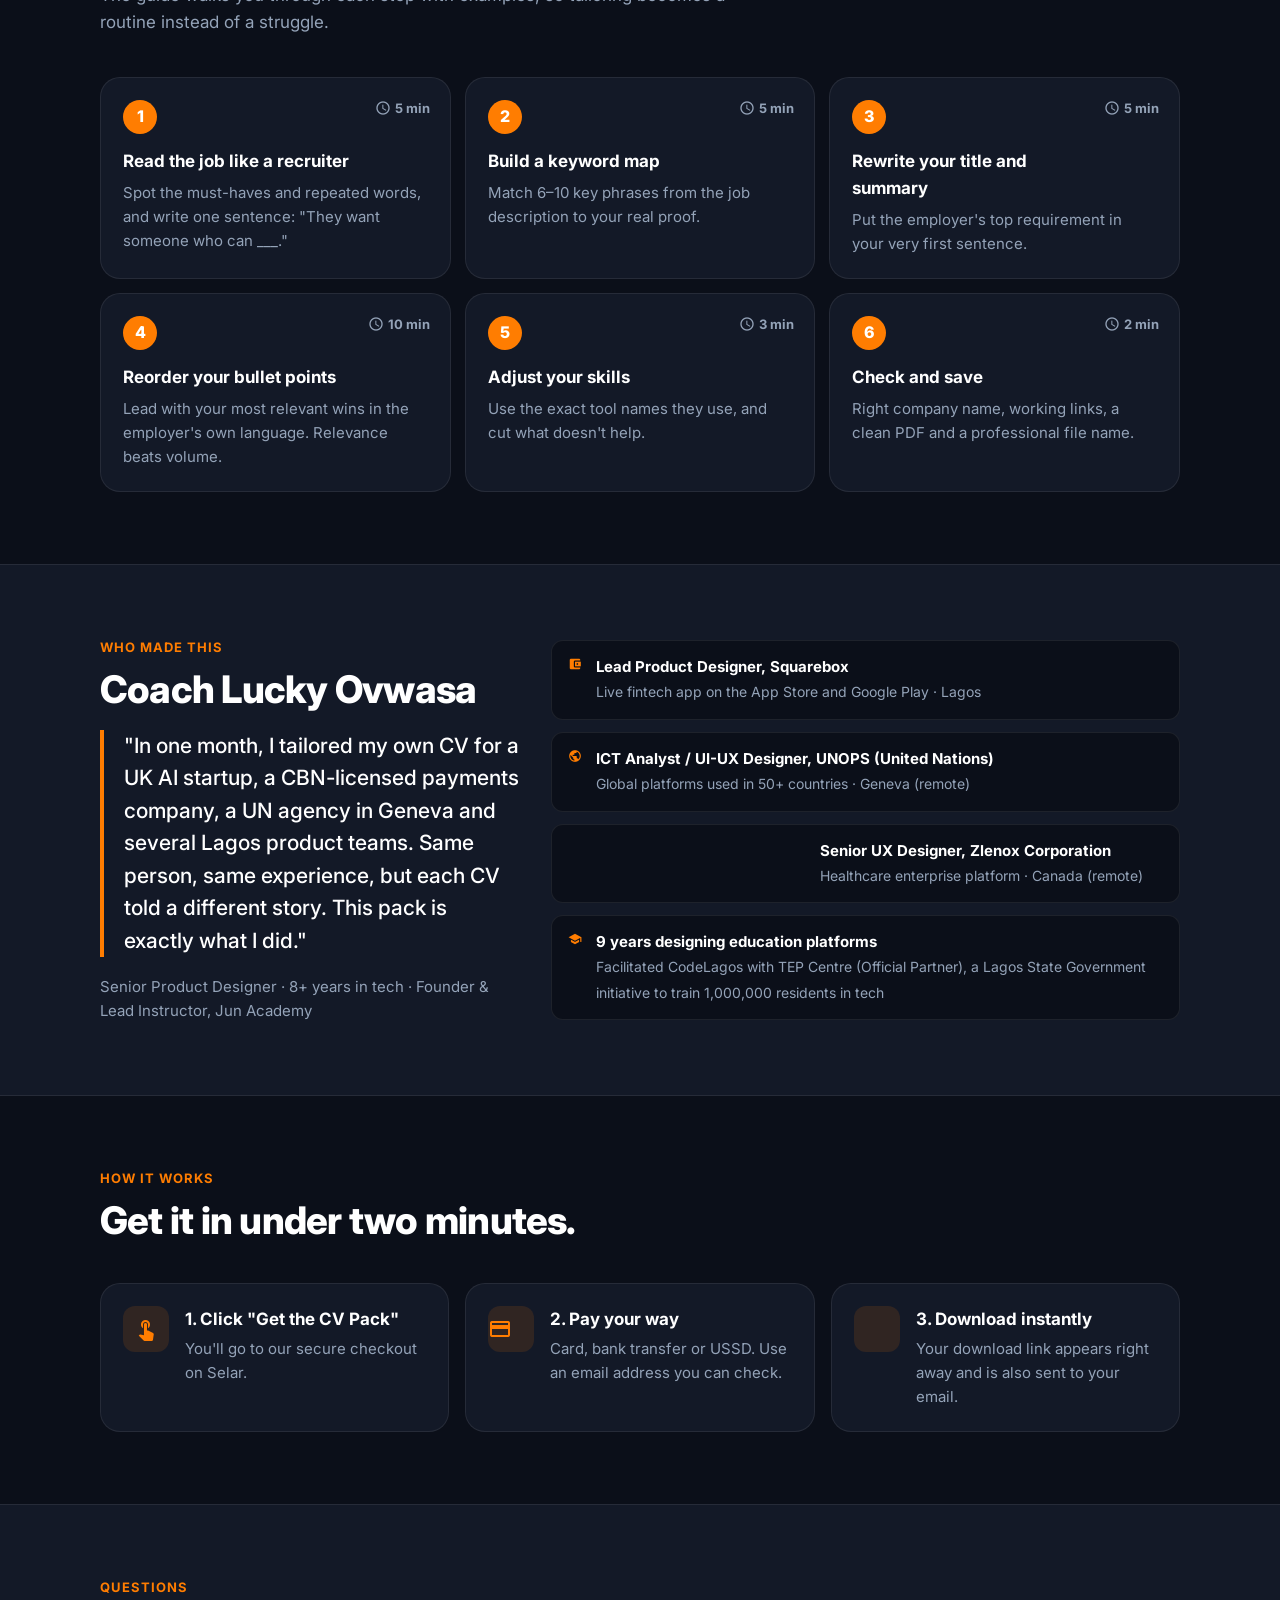
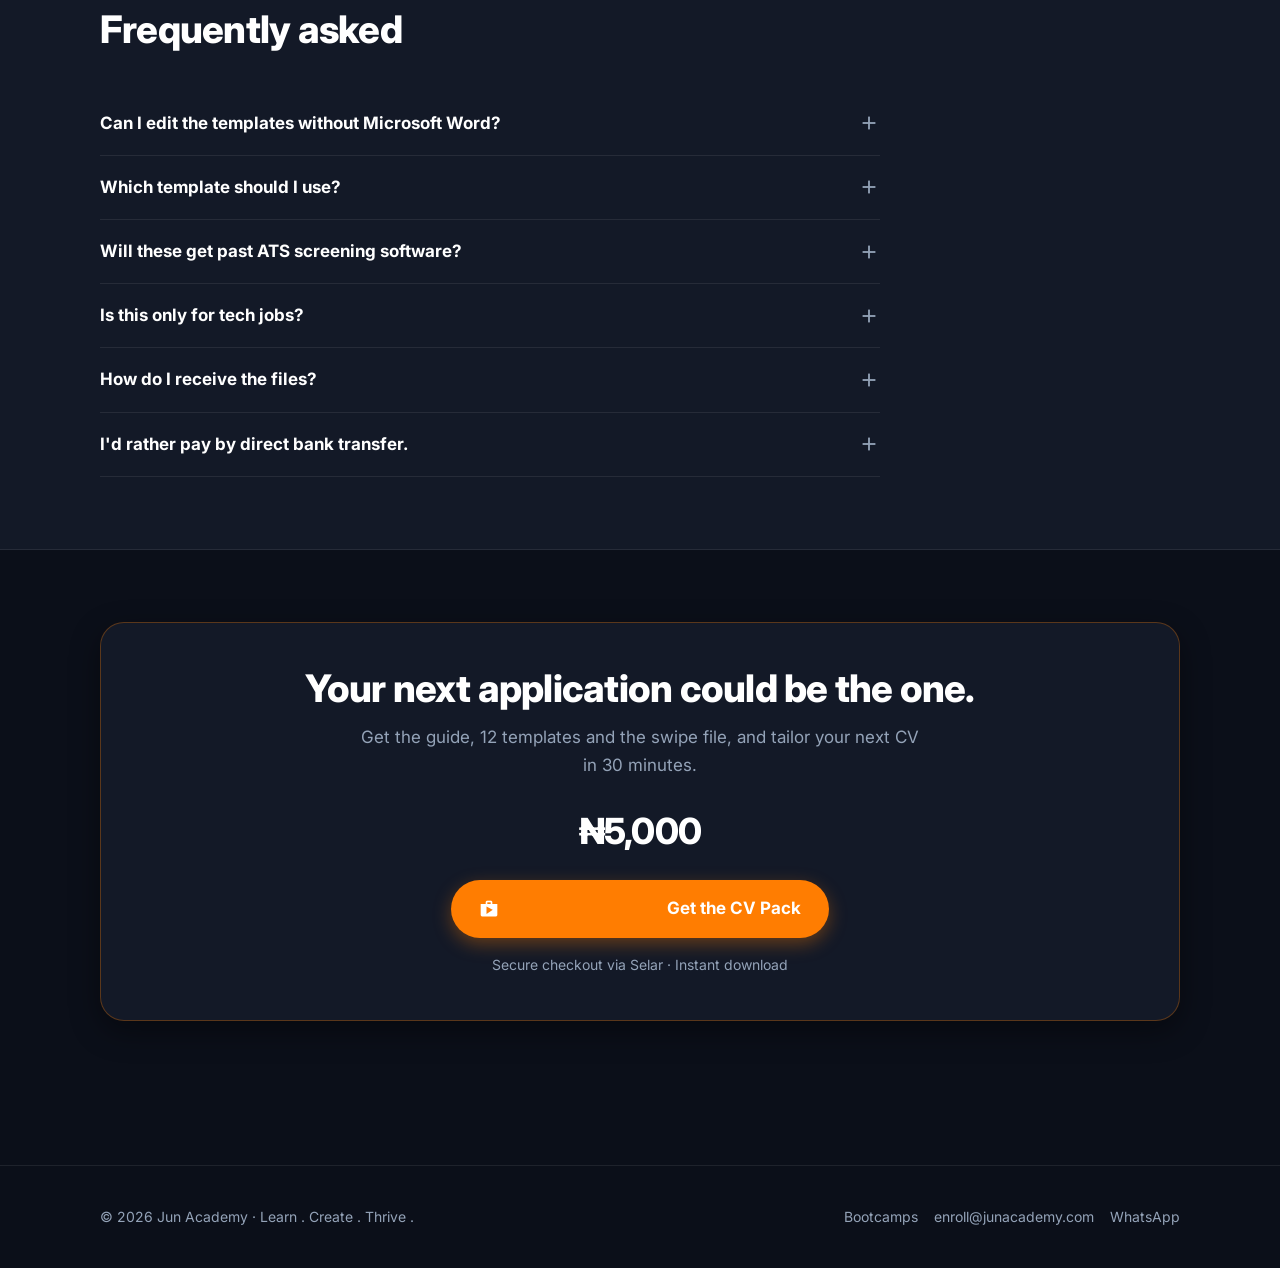
==== commit a0193f92: "update role at tep centre on cv pack page" ====
--- a/cv-pack.html
+++ b/cv-pack.html
@@ -1027,12 +1027,12 @@
 
     <header>
         <div class="wrap nav">
-            <a class="logo" href="index.html" aria-label="Jun Academy home">
+            <a class="logo" href="/" aria-label="Jun Academy home">
                 <img src="./images/Jun 2.png" alt="Jun Academy Logo">
                 <span>Jun Academy</span>
             </a>
             <div class="nav-r">
-                <a class="icon-btn hide-sm" href="index.html"><span class="ms">arrow_back</span>Bootcamps</a>
+                <a class="icon-btn hide-sm" href="/"><span class="ms">arrow_back</span>Bootcamps</a>
                 <button class="icon-btn" id="themeBtn" type="button" aria-label="Toggle dark mode"><span class="ms"
                         id="themeIcon">dark_mode</span><span id="themeTxt">Dark</span></button>
             </div>
@@ -1304,8 +1304,9 @@
                                 (remote)</span></div>
                     </div>
                     <div class="cred"><span class="ms">school</span>
-                        <div><b>9 years designing education platforms</b><span>Including CodeLagos, training 1,000,000
-                                Lagos residents in tech</span></div>
+                        <div><b>9 years designing education platforms</b><span>Facilitated CodeLagos with TEP Centre
+                                (Official Partner), a Lagos State Government initiative to train 1,000,000
+                                residents in tech</span></div>
                     </div>
                 </div>
             </div>
@@ -1408,7 +1409,7 @@
         <div class="wrap foot">
             <div>© <span id="yr"></span> Jun Academy · Learn . Create . Thrive .</div>
             <div class="foot-links">
-                <a href="index.html">Bootcamps</a>
+                <a href="/">Bootcamps</a>
                 <a href="mailto:enroll@junacademy.com">enroll@junacademy.com</a>
                 <a href="https://wa.me/2348068755564" target="_blank" rel="noopener">WhatsApp</a>
             </div>
